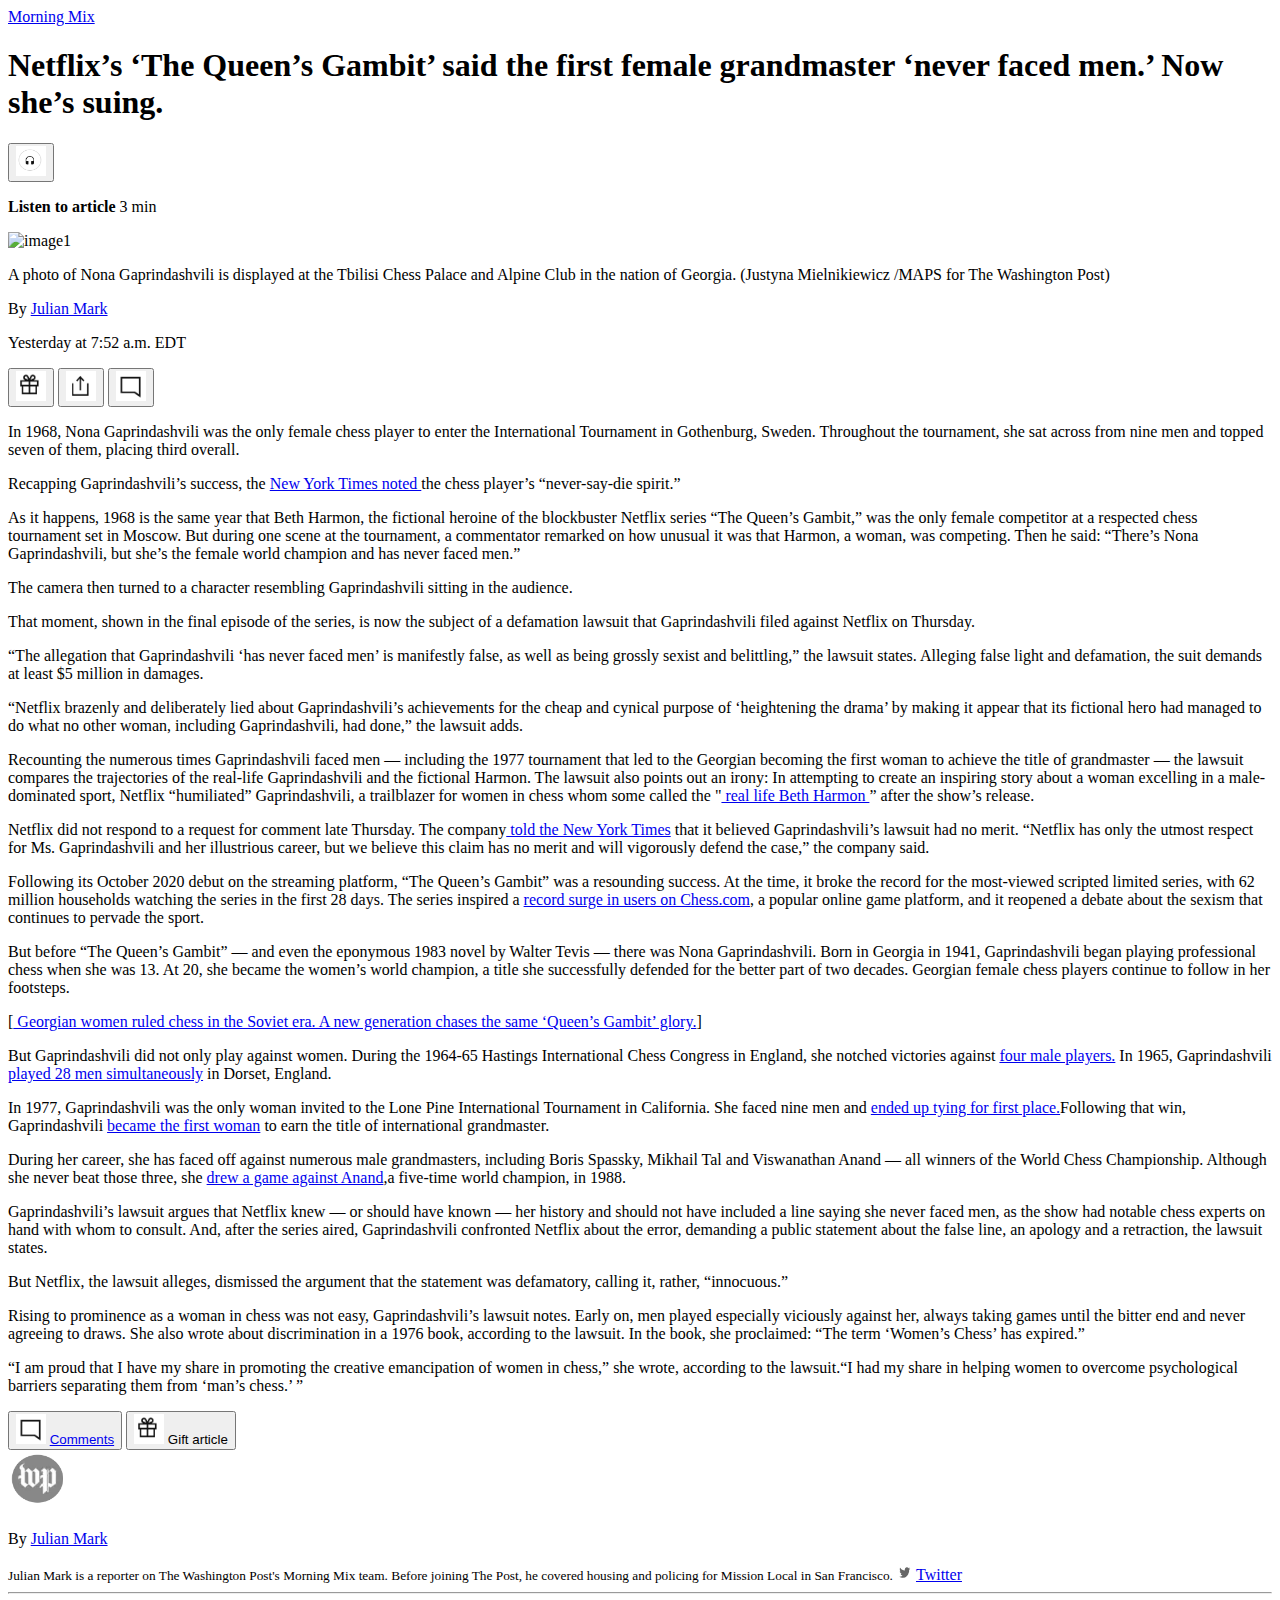
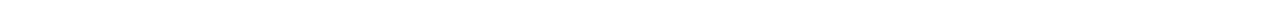
==== index.html @ fbcdc8f1 "files added" ====
<!DOCTYPE html>
<html lang="en">
    <head>
        <meta charset="UTF-8">
        <meta http-equiv="X-UA-Compatible" content="IE=edge">
        <meta name="viewport" content="width=device-width, initial-scale=1.0">
        <title>
            Nona Gaprindashvili sues Netflix for defaming her in ‘The Queen’s Gambit’ - The Washington Post
        </title>
    </head>
    <body>
        <header>
            <div class="subhead"><a href="https://www.washingtonpost.com/morning-mix/">Morning Mix</a></div>
            <h1 id="mainTitle">
                Netflix’s ‘The Queen’s Gambit’ said the first female grandmaster ‘never faced men.’ Now she’s suing.
            </h1>
            <div>
                <span>
                    <button class="listenBtn"><img src='images/headphones.PNG' width="30" height="30"></button>
                    <p> <b>Listen to article</b> 3 min</p>
                </span>
            </div>
            <div class="images">
                <img id="image1" src="images/image1.jpg" alt="image1">
                <div class="caption">
                    <p>
                        A photo of Nona Gaprindashvili is displayed at the Tbilisi Chess Palace and Alpine Club in the nation of Georgia.
                        (Justyna Mielnikiewicz /MAPS for The Washington Post)
                    </p>
                </div>
                <p> By <a href="https://www.washingtonpost.com/people/julian-mark/">Julian Mark</a></p>
                <p>Yesterday at 7:52 a.m. EDT</p>
            </div>
            <div class="icons">
                <button class="boxButton"><img src='images/boxBtn.png' width="30" height="30"></button>
                <button class="shareButton"> <img src='images/shareBtn.PNG'width="30" height="30"></button>
                <button class="commentButton"><img src='images/commentBtn.PNG'width="30" height="30"></button>
            </div>
        </header>
        <section>
            <div>
                <p>
                    In 1968, Nona Gaprindashvili was the only female chess player to enter the International Tournament in Gothenburg, Sweden. 
                    Throughout the tournament, she sat across from nine men and topped seven of them, placing third overall.
                </p>
                <p>
                    Recapping Gaprindashvili’s success, the <a href="https://timesmachine.nytimes.com/timesmachine/1968/04/15/91225493.html?pageNumber=40">
                    New York Times  noted  </a>the chess player’s “never-say-die spirit.”</p>
                <p>
                    As it happens, 1968 is the same year that Beth Harmon, the fictional heroine of the blockbuster Netflix series “The Queen’s 
                    Gambit,” was the only female competitor at a respected chess tournament set in Moscow. But during one scene at the tournament,
                    a commentator remarked on how unusual it was that Harmon, a woman, was competing. Then he said: “There’s Nona Gaprindashvili, 
                    but she’s the female world champion and has never faced men.”
                </p>
                <p>
                    The camera then turned to a character resembling Gaprindashvili sitting in the audience.
                </p>
                <p>
                    That moment, shown in the final episode of the series, is now the subject of a defamation lawsuit that Gaprindashvili filed
                    against Netflix on Thursday.
                </p>
                <p>
                    “The allegation that Gaprindashvili ‘has never faced men’ is manifestly false, as well as being grossly sexist and belittling,”
                    the lawsuit states. Alleging false light and defamation, the suit demands at least $5 million in damages.
                </p>
                <p>
                    “Netflix brazenly and deliberately lied about Gaprindashvili’s achievements for the cheap and cynical purpose of 
                    ‘heightening the drama’ by making it appear that its fictional hero had managed to do what no other woman, including 
                    Gaprindashvili, had done,” the lawsuit adds.
                </p>
                <p>
                    Recounting the numerous times Gaprindashvili faced men — including the 1977 tournament that led to the Georgian becoming 
                    the first woman to achieve the title of grandmaster — the lawsuit compares the trajectories of the real-life Gaprindashvili
                    and the fictional Harmon. The lawsuit also points out an irony: In attempting to create an inspiring story about a woman 
                    excelling in a male-dominated sport, Netflix “humiliated” Gaprindashvili, a trailblazer for women in chess whom some called
                    the "<a href="https://twitter.com/jenzhuscott/status/1332487344352419841?lang=en"> real life Beth Harmon </a>” after 
                    the show’s release.
                </p>
                <p>
                    Netflix did not respond to a request for comment late Thursday. The company<a href=
                    "https://www.nytimes.com/2021/09/16/arts/television/queens-gambit-lawsuit.html">
                    told the New York Times</a> that it believed Gaprindashvili’s lawsuit had no merit. “Netflix has only the utmost
                    respect for Ms. Gaprindashvili and her illustrious career, but we believe this claim has no merit and will vigorously 
                    defend the case,” the company said.
                </p>
                <p>
                    Following its October 2020 debut on the streaming platform, “The Queen’s Gambit” was a resounding success. At the time,
                    it broke the record for the most-viewed scripted limited series, with 62 million households watching the series in the first
                    28 days. The series inspired a <a href="https://www.washingtonpost.com/sports/2020/11/27/queen-gambit-chess-interest/"> 
                    record surge in users on Chess.com</a>, a popular online game platform, and it reopened a 
                    debate about the sexism that continues to pervade the sport.
                </p>
                    But before “The Queen’s Gambit” — and even the eponymous 1983 novel by Walter Tevis — there was Nona Gaprindashvili. Born
                    in Georgia in 1941, Gaprindashvili began playing professional chess when she was 13. At 20, she became the women’s world 
                    champion, a title she successfully defended for the better part of two decades. Georgian female chess players continue to 
                    follow in her footsteps.
                <p>
                    [<a href="https://www.washingtonpost.com/world/europe/georgia-chess-queens-gambit/2020/12/12/f337ee4e-3499-11eb-9699-00d311f13d2d_story.html">
                        Georgian women ruled chess in the Soviet era. A new generation chases the same ‘Queen’s Gambit’ glory.</a>]
                </p>
                <p>
                    But Gaprindashvili did not only play against women. During the 1964-65 Hastings International Chess Congress in England, 
                    she notched victories against <a href="https://www.washingtonpost.com/nation/2021/09/17/nona-gaprindashvili-lawsuit-netflix/">
                    four male players.</a> In 1965, Gaprindashvili <a href="https://twitter.com/fide_chess/status/1339926130992754688?lang=en">
                    played 28 men simultaneously</a> in Dorset, England.
                </p>
                <p>
                    In 1977, Gaprindashvili was the only woman invited to the Lone Pine International Tournament in California. She faced nine
                    men and <a href="https://www.chessgames.com/perl/chess.pl?tid=80958"> ended up tying for first place.</a>Following that win,
                    Gaprindashvili <a href="https://worldchesshof.org/hof-inductee/nona-gaprindashvili"> became the first woman</a> to earn the
                    title of international grandmaster.
                </p>
                <p>
                    During her career, she has faced off against numerous male grandmasters, including Boris Spassky, Mikhail Tal and 
                    Viswanathan Anand — all winners of the World Chess Championship. Although she never beat those three, she <a href= 
                    "https://www.chessgames.com/perl/chessgame?gid=1018007"> drew a game against Anand</a>,a five-time world champion, in 1988.
                </p>
                <p>
                    Gaprindashvili’s lawsuit argues that Netflix knew — or should have known — her history and should not have included a line
                    saying she never faced men, as the show had notable chess experts on hand with whom to consult. And, after the series aired,
                    Gaprindashvili confronted Netflix about the error, demanding a public statement about the false line, an apology and a 
                    retraction, the lawsuit states.
                </p>
                <p>
                    But Netflix, the lawsuit alleges, dismissed the argument that the statement was defamatory, calling it, rather, “innocuous.”
                </p>
                <p>
                    Rising to prominence as a woman in chess was not easy, Gaprindashvili’s lawsuit notes. Early on, men played especially 
                    viciously against her, always taking games until the bitter end and never agreeing to draws. She also wrote about 
                    discrimination in a 1976 book, according to the lawsuit. In the book, she proclaimed: “The term ‘Women’s Chess’ has expired.”
                </p>
                <p>
                    “I am proud that I have my share in promoting the creative emancipation of women in chess,” she wrote, according to the 
                    lawsuit.“I had my share in helping women to overcome psychological barriers separating them from ‘man’s chess.’ ”
                </p>
                </div>
        </section>
        <footer>
            <div>
                <span>
                    <button class="footerBtn"> 
                        <img src="images/commentBtn.PNG" width="30" height="30">
                        <a href="https://www.washingtonpost.com/nation/2021/09/17/nona-gaprindashvili-lawsuit-netflix/?outputType=comment">
                        Comments 
                        </a>
                    </button>
                    <button class="footerBtn">
                        <img src="images/boxBtn.png" width="30" height="30">
                        Gift article
                    </button>
                </span>
            </div>
            <div class="author">
                <span>
                    <img src="images/WPicon.PNG" width="60" height="60">
                    <p> By
                    <a href="https://www.washingtonpost.com/people/julian-mark/">Julian  Mark</a>
                    </p>
                    <small>
                        Julian Mark is a reporter on The Washington Post's Morning Mix team. Before joining The Post,
                        he covered housing and policing for Mission Local in San Francisco.  
                    </small>
                    <span>
                        <img src="images/twitter.PNG" width="16" height="16">
                        <a href="https://twitter.com/@badjujusf">Twitter</a>
                    </span>
                </span>
            </div>
            <hr>

        </footer>
    </body>
</html>
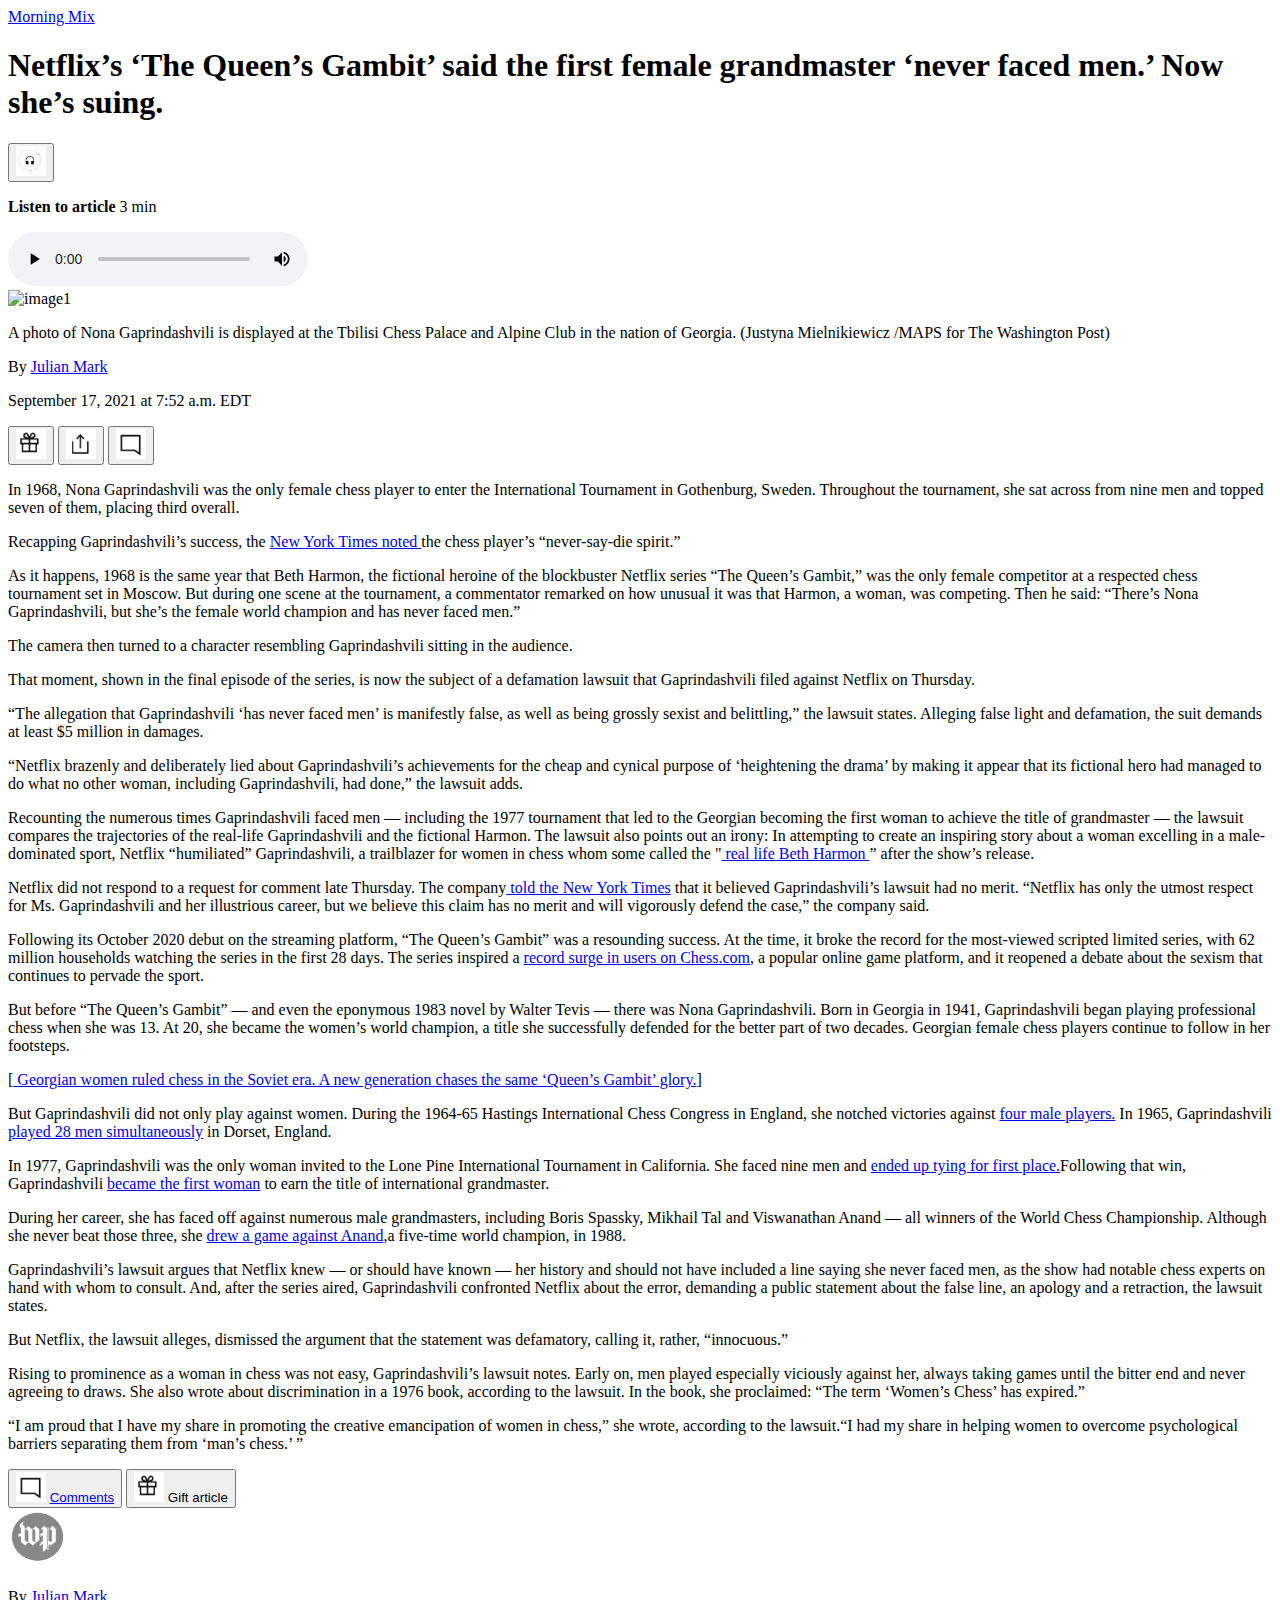
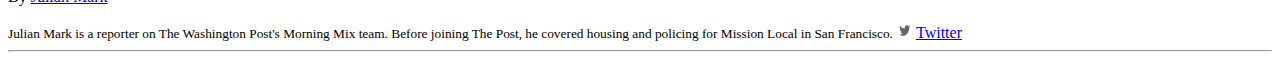
==== commit 7533619f: "changes added to index.html" ====
--- a/index.html
+++ b/index.html
@@ -14,12 +14,14 @@
             <h1 id="mainTitle">
                 Netflix’s ‘The Queen’s Gambit’ said the first female grandmaster ‘never faced men.’ Now she’s suing.
             </h1>
-            <div>
-                <span>
-                    <button class="listenBtn"><img src='images/headphones.PNG' width="30" height="30"></button>
-                    <p> <b>Listen to article</b> 3 min</p>
-                </span>
-            </div>
+            <span>
+                <button class="listenBtn" title="Headphones"><img src='images/headphones.PNG' width="30" height="30"></button>
+                <p> <b>Listen to article</b> 3 min</p>
+                <audio controls>
+                    <source src="audio/article.ogg" type="audio/ogg">
+                    Your browser does not support the audio element.
+                </audio>
+            </span>
             <div class="images">
                 <img id="image1" src="images/image1.jpg" alt="image1">
                 <div class="caption">
@@ -29,28 +31,28 @@
                     </p>
                 </div>
                 <p> By <a href="https://www.washingtonpost.com/people/julian-mark/">Julian Mark</a></p>
-                <p>Yesterday at 7:52 a.m. EDT</p>
+                <p> <time datetime="021-09-17 7:52">September 17, 2021 at 7:52 a.m. EDT</time></p>
             </div>
             <div class="icons">
                 <button class="boxButton"><img src='images/boxBtn.png' width="30" height="30"></button>
-                <button class="shareButton"> <img src='images/shareBtn.PNG'width="30" height="30"></button>
-                <button class="commentButton"><img src='images/commentBtn.PNG'width="30" height="30"></button>
+                <button class="shareButton" title="Share"> <img src='images/shareBtn.PNG'width="30" height="30"></button>
+                <button class="commentButton" title="Comment"><img src='images/commentBtn.PNG'width="30" height="30"></button>
             </div>
         </header>
         <section>
             <div>
                 <p>
-                    In 1968, Nona Gaprindashvili was the only female chess player to enter the International Tournament in Gothenburg, Sweden. 
-                    Throughout the tournament, she sat across from nine men and topped seven of them, placing third overall.
+                    In 1968, Nona Gaprindashvili was the only female chess player to enter the International Tournament in Gothenburg, 
+                    Sweden. Throughout the tournament, she sat across from nine men and topped seven of them, placing third overall.
                 </p>
                 <p>
                     Recapping Gaprindashvili’s success, the <a href="https://timesmachine.nytimes.com/timesmachine/1968/04/15/91225493.html?pageNumber=40">
                     New York Times  noted  </a>the chess player’s “never-say-die spirit.”</p>
                 <p>
-                    As it happens, 1968 is the same year that Beth Harmon, the fictional heroine of the blockbuster Netflix series “The Queen’s 
-                    Gambit,” was the only female competitor at a respected chess tournament set in Moscow. But during one scene at the tournament,
-                    a commentator remarked on how unusual it was that Harmon, a woman, was competing. Then he said: “There’s Nona Gaprindashvili, 
-                    but she’s the female world champion and has never faced men.”
+                    As it happens, 1968 is the same year that Beth Harmon, the fictional heroine of the blockbuster Netflix series 
+                    “The Queen’s Gambit,” was the only female competitor at a respected chess tournament set in Moscow. But during one 
+                    scene at the tournament, a commentator remarked on how unusual it was that Harmon, a woman, was competing. Then he 
+                    said: “There’s Nona Gaprindashvili, but she’s the female world champion and has never faced men.”
                 </p>
                 <p>
                     The camera then turned to a character resembling Gaprindashvili sitting in the audience.
@@ -85,10 +87,10 @@
                 </p>
                 <p>
                     Following its October 2020 debut on the streaming platform, “The Queen’s Gambit” was a resounding success. At the time,
-                    it broke the record for the most-viewed scripted limited series, with 62 million households watching the series in the first
-                    28 days. The series inspired a <a href="https://www.washingtonpost.com/sports/2020/11/27/queen-gambit-chess-interest/"> 
-                    record surge in users on Chess.com</a>, a popular online game platform, and it reopened a 
-                    debate about the sexism that continues to pervade the sport.
+                    it broke the record for the most-viewed scripted limited series, with 62 million households watching the series in the 
+                    first 28 days. The series inspired a <a href="https://www.washingtonpost.com/sports/2020/11/27/queen-gambit-chess-interest/"> 
+                    record surge in users on Chess.com</a>, a popular online game platform, and it reopened a debate about the sexism that
+                    continues to pervade the sport.
                 </p>
                     But before “The Queen’s Gambit” — and even the eponymous 1983 novel by Walter Tevis — there was Nona Gaprindashvili. Born
                     in Georgia in 1941, Gaprindashvili began playing professional chess when she was 13. At 20, she became the women’s world 
@@ -105,10 +107,10 @@
                     played 28 men simultaneously</a> in Dorset, England.
                 </p>
                 <p>
-                    In 1977, Gaprindashvili was the only woman invited to the Lone Pine International Tournament in California. She faced nine
-                    men and <a href="https://www.chessgames.com/perl/chess.pl?tid=80958"> ended up tying for first place.</a>Following that win,
-                    Gaprindashvili <a href="https://worldchesshof.org/hof-inductee/nona-gaprindashvili"> became the first woman</a> to earn the
-                    title of international grandmaster.
+                    In 1977, Gaprindashvili was the only woman invited to the Lone Pine International Tournament in California. She faced 
+                    nine men and <a href="https://www.chessgames.com/perl/chess.pl?tid=80958"> ended up tying for first place.</a>Following 
+                    that win, Gaprindashvili <a href="https://worldchesshof.org/hof-inductee/nona-gaprindashvili"> became the first woman</a> 
+                    to earn the title of international grandmaster.
                 </p>
                 <p>
                     During her career, she has faced off against numerous male grandmasters, including Boris Spassky, Mikhail Tal and 
@@ -137,43 +139,30 @@
         </section>
         <footer>
             <div>
-                <span>
-                    <button class="footerBtn"> 
-                        <img src="images/commentBtn.PNG" width="30" height="30">
-                        <a href="https://www.washingtonpost.com/nation/2021/09/17/nona-gaprindashvili-lawsuit-netflix/?outputType=comment">
-                        Comments 
-                        </a>
-                    </button>
-                    <button class="footerBtn">
-                        <img src="images/boxBtn.png" width="30" height="30">
-                        Gift article
-                    </button>
-                </span>
+                <button class="footerBtn"> 
+                    <img src="images/commentBtn.PNG" width="30" height="30">
+                    <a href="https://www.washingtonpost.com/nation/2021/09/17/nona-gaprindashvili-lawsuit-netflix/?outputType=comment">
+                    Comments 
+                    </a>
+                </button>
+                <button class="footerBtn">
+                    <img src="images/boxBtn.png" width="30" height="30">
+                    Gift article
+                </button>
             </div>
-            <div class="author">
-                <span>
-                    <img src="images/WPicon.PNG" width="60" height="60">
-                    <p> By
-                    <a href="https://www.washingtonpost.com/people/julian-mark/">Julian  Mark</a>
-                    </p>
-                    <small>
-                        Julian Mark is a reporter on The Washington Post's Morning Mix team. Before joining The Post,
-                        he covered housing and policing for Mission Local in San Francisco.  
-                    </small>
-                    <span>
-                        <img src="images/twitter.PNG" width="16" height="16">
-                        <a href="https://twitter.com/@badjujusf">Twitter</a>
-                    </span>
-                </span>
-            </div>
+            <span class="author">
+                <img src="images/WPicon.PNG" width="60" height="60">
+                <p> By
+                <a href="https://www.washingtonpost.com/people/julian-mark/">Julian  Mark</a>
+                </p>
+                <small>
+                    Julian Mark is a reporter on The Washington Post's Morning Mix team. Before joining The Post,
+                    he covered housing and policing for Mission Local in San Francisco.  
+                </small>
+                <img src="images/twitter.PNG" width="16" height="16">
+                <a href="https://twitter.com/@badjujusf">Twitter</a>
+            </span>
             <hr>
-
         </footer>
     </body>
-</html>
-
-
-    
-
-
-
+</html>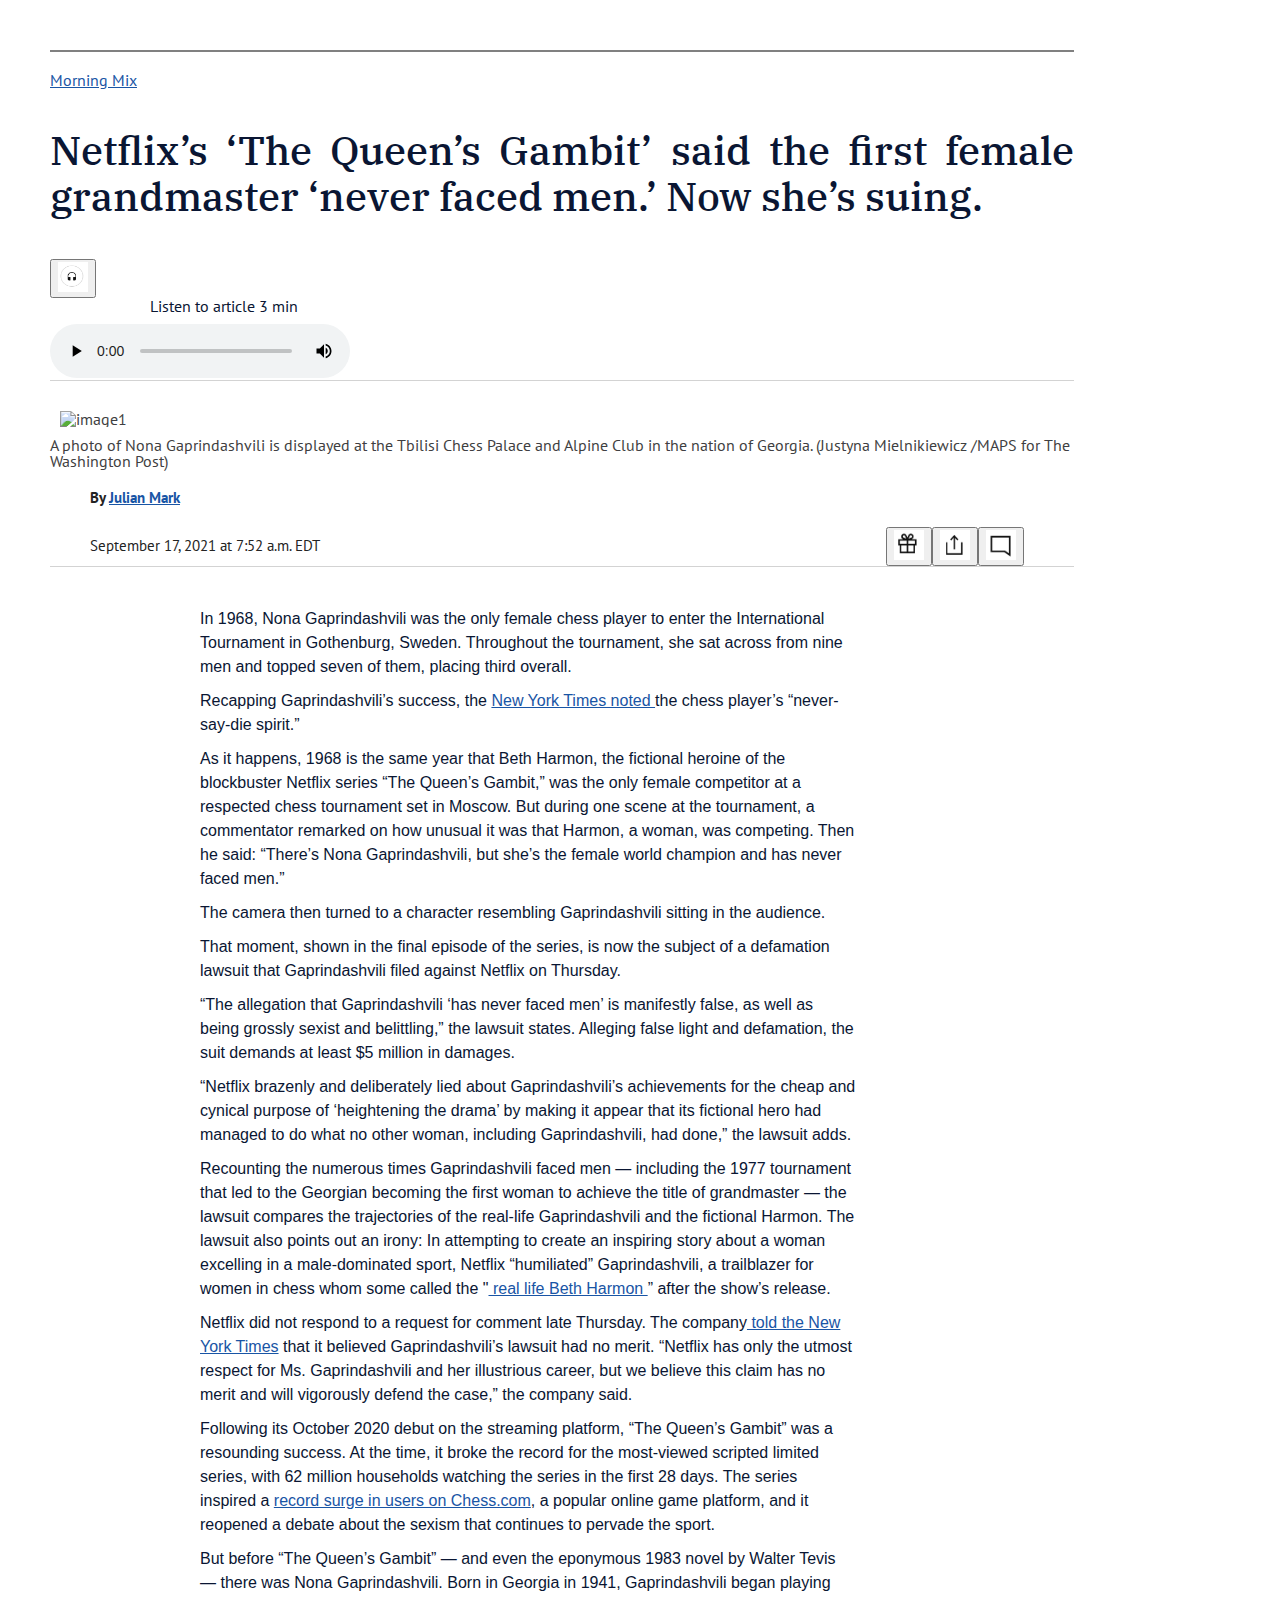
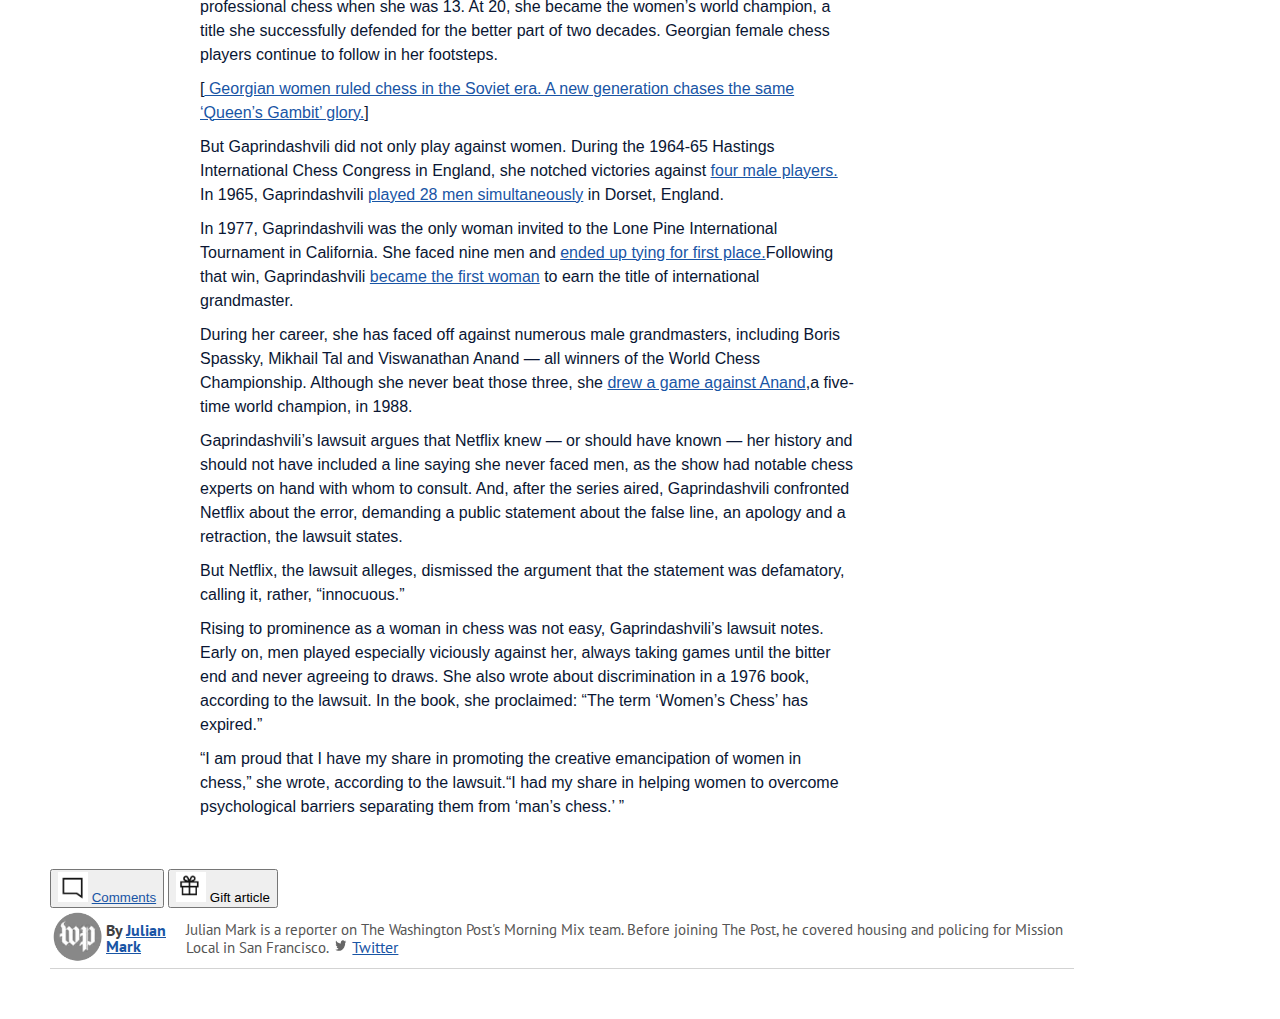
==== commit 61e8d10d: "First week HTML edited- Css selectos added- & CSS Styles sheet from week2 adapted" ====
--- a/index.html
+++ b/index.html
@@ -4,42 +4,56 @@
         <meta charset="UTF-8">
         <meta http-equiv="X-UA-Compatible" content="IE=edge">
         <meta name="viewport" content="width=device-width, initial-scale=1.0">
+        <link rel="stylesheet" href="css/reset.css">
+        <link rel="stylesheet" href="css/styles.css">
         <title>
             Nona Gaprindashvili sues Netflix for defaming her in ‘The Queen’s Gambit’ - The Washington Post
         </title>
     </head>
     <body>
         <header>
-            <div class="subhead"><a href="https://www.washingtonpost.com/morning-mix/">Morning Mix</a></div>
+            <div class="artHeader">
+                <a href="https://www.washingtonpost.com/morning-mix/">Morning Mix</a>
+            </div>
             <h1 id="mainTitle">
                 Netflix’s ‘The Queen’s Gambit’ said the first female grandmaster ‘never faced men.’ Now she’s suing.
             </h1>
-            <span>
-                <button class="listenBtn" title="Headphones"><img src='images/headphones.PNG' width="30" height="30"></button>
-                <p> <b>Listen to article</b> 3 min</p>
-                <audio controls>
-                    <source src="audio/article.ogg" type="audio/ogg">
-                    Your browser does not support the audio element.
-                </audio>
-            </span>
-            <div class="images">
-                <img id="image1" src="images/image1.jpg" alt="image1">
-                <div class="caption">
-                    <p>
-                        A photo of Nona Gaprindashvili is displayed at the Tbilisi Chess Palace and Alpine Club in the nation of Georgia.
-                        (Justyna Mielnikiewicz /MAPS for The Washington Post)
-                    </p>
-                </div>
-                <p> By <a href="https://www.washingtonpost.com/people/julian-mark/">Julian Mark</a></p>
-                <p> <time datetime="021-09-17 7:52">September 17, 2021 at 7:52 a.m. EDT</time></p>
-            </div>
-            <div class="icons">
-                <button class="boxButton"><img src='images/boxBtn.png' width="30" height="30"></button>
-                <button class="shareButton" title="Share"> <img src='images/shareBtn.PNG'width="30" height="30"></button>
-                <button class="commentButton" title="Comment"><img src='images/commentBtn.PNG'width="30" height="30"></button>
+            <div class="belowTitle">
+                <span>
+                    <button class="listenBtn" title="Headphones"><img src='images/headphones.PNG' width="30" height="30"></button>
+                    <p> <b>Listen to article</b> 3 min</p>
+                    <audio controls><source src="audio/article.ogg" type="audio/ogg">
+                        Your browser does not support the audio element.
+                    </audio>
+                </span>
             </div>
         </header>
         <section>
+            <div class="images">
+                <img id="img1" src="images/image1.jpg" alt="image1">
+            </div>
+            <div>
+                <caption>
+                    A photo of Nona Gaprindashvili is displayed at the Tbilisi Chess Palace and Alpine Club in the nation of Georgia.
+                    (Justyna Mielnikiewicz /MAPS for The Washington Post)
+                </caption>
+            </div>
+            <h2 class="subtitle">
+                By 
+                <span>
+                    <a href="https://www.washingtonpost.com/people/julian-mark/">Julian Mark</a>
+                </span>
+            </h2>
+            <div class="belowTitle">
+                <time class="date" datetime="021-09-17 7:52">September 17, 2021 at 7:52 a.m. EDT</time>
+                <div class="buttons">
+                    <button class="boxButton"><img src='images/boxBtn.png'width="30" height="30"></button>
+                    <button class="shareButton" title="Share"> <img src='images/shareBtn.PNG'width="30" height="30"></button>
+                    <button class="commentButton" title="Comment"><img src='images/commentBtn.PNG'width="30" height="30"></button>
+                </div>
+            </div>
+        </section>
+        <section id="article">
             <div>
                 <p>
                     In 1968, Nona Gaprindashvili was the only female chess player to enter the International Tournament in Gothenburg, 
@@ -92,10 +106,12 @@
                     record surge in users on Chess.com</a>, a popular online game platform, and it reopened a debate about the sexism that
                     continues to pervade the sport.
                 </p>
+                <p>
                     But before “The Queen’s Gambit” — and even the eponymous 1983 novel by Walter Tevis — there was Nona Gaprindashvili. Born
                     in Georgia in 1941, Gaprindashvili began playing professional chess when she was 13. At 20, she became the women’s world 
                     champion, a title she successfully defended for the better part of two decades. Georgian female chess players continue to 
                     follow in her footsteps.
+                </p>
                 <p>
                     [<a href="https://www.washingtonpost.com/world/europe/georgia-chess-queens-gambit/2020/12/12/f337ee4e-3499-11eb-9699-00d311f13d2d_story.html">
                         Georgian women ruled chess in the Soviet era. A new generation chases the same ‘Queen’s Gambit’ glory.</a>]
@@ -142,7 +158,7 @@
                 <button class="footerBtn"> 
                     <img src="images/commentBtn.PNG" width="30" height="30">
                     <a href="https://www.washingtonpost.com/nation/2021/09/17/nona-gaprindashvili-lawsuit-netflix/?outputType=comment">
-                    Comments 
+                        Comments 
                     </a>
                 </button>
                 <button class="footerBtn">
@@ -150,19 +166,23 @@
                     Gift article
                 </button>
             </div>
-            <span class="author">
+            <div class="belowTitle">
                 <img src="images/WPicon.PNG" width="60" height="60">
-                <p> By
-                <a href="https://www.washingtonpost.com/people/julian-mark/">Julian  Mark</a>
-                </p>
-                <small>
-                    Julian Mark is a reporter on The Washington Post's Morning Mix team. Before joining The Post,
-                    he covered housing and policing for Mission Local in San Francisco.  
-                </small>
-                <img src="images/twitter.PNG" width="16" height="16">
-                <a href="https://twitter.com/@badjujusf">Twitter</a>
-            </span>
-            <hr>
+                <h3 class="subtitle">
+                    By 
+                    <span>
+                        <a href="https://www.washingtonpost.com/people/julian-mark/">Julian Mark</a>
+                    </span>
+                </h3>
+                <span>
+                    <small>
+                        Julian Mark is a reporter on The Washington Post's Morning Mix team. Before joining The Post,
+                        he covered housing and policing for Mission Local in San Francisco.  
+                    </small>
+                    <img src="images/twitter.PNG" width="16" height="16">
+                    <a href="https://twitter.com/@badjujusf">Twitter</a>
+                </span>
+            </div>
         </footer>
     </body>
 </html>--- a/css/styles.css
+++ b/css/styles.css
@@ -0,0 +1,205 @@
+@import url('https://fonts.googleapis.com/css2?family=IBM+Plex+Serif:wght@700&display=swap');
+@import url('https://fonts.googleapis.com/css2?family=PT+Sans&display=swap');
+@import url('https://fonts.googleapis.com/css2?family=IBM+Plex+Serif:wght@700&family=UnifrakturCook:wght@700&display=swap');
+
+/*Element Selectors*/
+body{
+    width: 80%;
+    margin: 50px;
+    padding: 0px;
+    font-family: 'PT Sans', 'Trebuchet MS', 'Arial Narrow', sans-serif;
+    font-style: normal;
+    font-weight: 100;
+    color: #3f3f42;;
+    text-align: left;
+}
+nav {
+    background-color: #0a1633;
+}
+h1{
+    margin-inline-start: 30px;
+    margin-inline-end: 20px;
+    padding-inline-start: 10px;
+    margin: 30px 0px;
+    padding: 10px 0px;
+    font-family: 'IBM Plex Serif', serif;
+    font-weight: 500;
+    line-height: 1.14286;
+    font-size: 2.5rem;
+    text-align: justify;
+    color: #0a1633;
+}
+h2{
+    width: 70%;
+    float: left;
+    margin-inline-start: 0px;
+    margin-inline-end: 20px;
+    padding-inline-start: 10px;
+    margin: 20px 30px;
+    line-height: 1.14286;
+    font-size: 15px;
+    text-align: left;
+    color: #232323;
+}
+p{
+    width: 80%;
+    color: #0a1633;
+    margin-left: 100px;
+    margin-bottom: 10px;
+}
+a{
+    color: #1955a5;
+}
+a:hover{
+    color:#3d73d5
+}
+caption{
+    box-sizing: inherit;
+    margin-top: 10px;
+    margin-bottom: 20px;
+    padding-left: 0px;
+    font-size: 15px;
+    color: #555;
+}
+small
+{
+    box-sizing: inherit;
+    margin-top: 10px;
+    margin-bottom: 20px;
+    padding-left: 0px;
+    font-size: 15px;
+    color: #555;
+}
+
+/*IDs Selectors*/
+#logo{
+    font-family: 'IBM Plex Serif', serif;
+    font-family: 'UnifrakturCook', cursive;
+    font-size: 24px;
+    font-weight:lighter;
+    padding-left: 500px;
+    color: white;
+    float:center;
+}
+#article{
+    display: block;
+    width: 80%;
+    background-color:white;
+    margin: 20px 30px;
+    padding: 20px 20px;
+    font-family:"Roboto Slab - Semi-bold ",Helvetica,Arial,sans-serif;
+    font-style:normal;
+    font-weight: lighter;
+    color: #3F3F42;
+    line-height: 1.5rem;
+}
+#img1{
+    width:747px;
+    height:498px;
+}
+#img2{
+    width:800px;
+    height: 451px;
+}
+#img3{
+    width:799px;
+    height: 533px;
+}
+/*Classes Selectors*/
+.artHeader {
+    border-top: 2px solid grey;
+    margin-top: 50px;
+    padding-top: 20px;
+}
+.date {
+    margin-top: 0px;
+    margin-bottom: 0px;
+    margin-left: 40px;
+    line-height: 1.14286;
+    font-size: 15px;
+    text-align: justify;
+    color: #232323;
+}
+.footer{
+    display: inline;
+    width: 100%;
+    align-items: center;
+    vertical-align: middle;
+    border-top: solid 1px lightgray;
+    border-bottom: solid 1px lightgray;
+    background-color: transparent;
+    size: 1.5em;
+}
+.belowTitle {
+    display: flex;
+    width: 100%;
+    align-items: center;
+    justify-content: space-between;
+    border-bottom: solid 1px lightgray;
+    background-color: transparent;
+    size: 1.5em;
+}
+.navBar {
+    margin: 0;
+    padding: 0;
+    padding-top: 10px;
+    padding-bottom: 10px;
+    overflow: hidden;
+    font-family: 'PT Sans', 'Trebuchet MS', 'Arial Narrow', sans-serif;
+    font-style: normal;
+    list-style-type: none;
+    text-decoration: none;
+    color:white;
+    background-color: #0a1633;
+}
+.navLink {
+    display: inline;
+}
+.navLink a{
+    font-family: 'PT Sans', 'Trebuchet MS', 'Arial Narrow', sans-serif;
+    font-style: normal;
+    list-style-type: none;
+    text-decoration: none;
+    color:white;
+}
+.right {
+    display: inline;
+    justify-content: space-between;
+    font-family: 'PT Sans', 'Trebuchet MS', 'Arial Narrow', sans-serif;
+    font-style: normal;
+    list-style-type: none;
+    text-decoration: none;
+    color:white;
+    float: right;
+}
+.UC {
+    text-transform: uppercase;
+}
+.ul2{
+    padding: 20px 20px;
+    list-style-type: none;
+}
+.ul2 li{
+    display: inline;
+    margin: 20px 10px;
+    padding: 20px 10px;
+    font-size: small;
+}
+.images{
+    display: block;
+    box-sizing: inherit;
+    margin-top: 30px;
+    margin-left: 10px;
+    margin-bottom: 10px;
+}
+.lastP {
+    font-size: 17px;
+    font-weight: 700;
+}
+.buttons {
+    display: inline-flex;
+    margin: 0px 30px;
+    padding: 0px 20px;
+    background-color: transparent;
+    size: 1.5em;
+}
